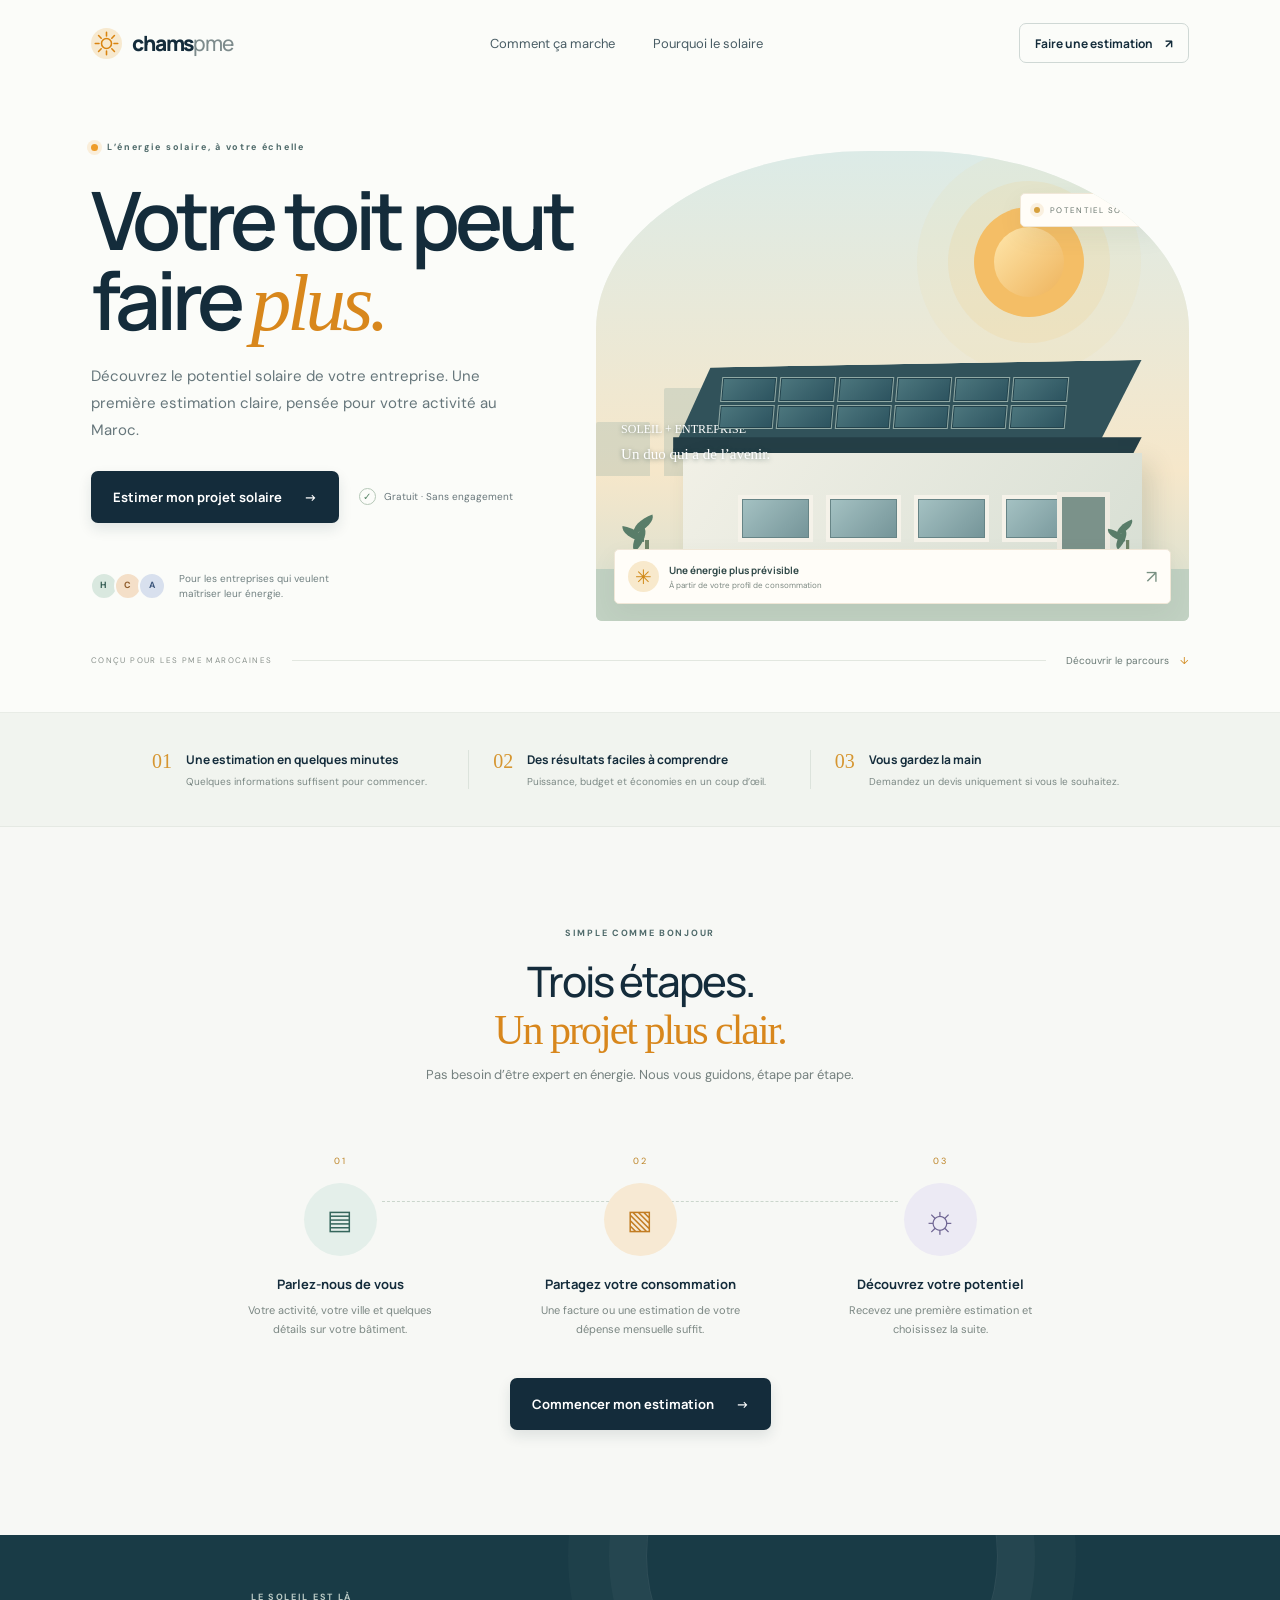
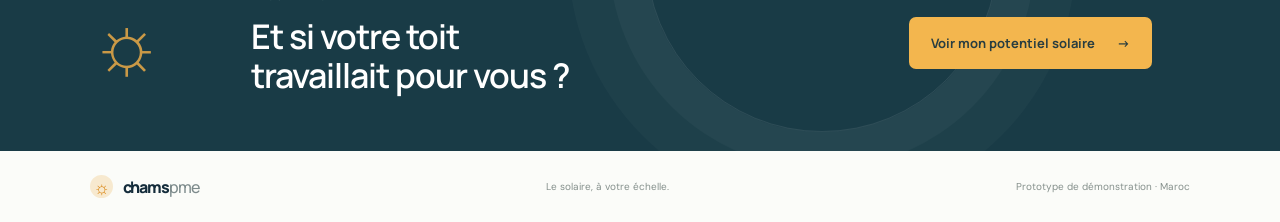
==== index.html @ 2d84d8e3 "Add Chams PME solar estimate prototype" ====
<!doctype html>
<html lang="fr">
<head>
  <meta charset="utf-8">
  <meta name="viewport" content="width=device-width, initial-scale=1">
  <meta name="theme-color" content="#f7f8f5">
  <meta name="description" content="Estimez le potentiel solaire de votre entreprise au Maroc.">
  <title>Chams PME — Passez au solaire avec confiance</title>
  <link rel="preconnect" href="https://fonts.googleapis.com">
  <link rel="preconnect" href="https://fonts.gstatic.com" crossorigin>
  <link href="https://fonts.googleapis.com/css2?family=DM+Sans:wght@400;500;600;700&family=Manrope:wght@400;500;600;700;800&display=swap" rel="stylesheet">
  <link rel="stylesheet" href="styles.css">
  <script src="config.js" defer></script>
  <script src="app.js" defer></script>
</head>
<body>
  <header class="site-header">
    <a class="brand" href="#top" aria-label="Chams PME, accueil">
      <span class="brand-mark" aria-hidden="true"><svg viewBox="0 0 40 40"><circle cx="20" cy="20" r="8"/><path d="M20 2v6M20 32v6M2 20h6M32 20h6M7.3 7.3l4.2 4.2m17 17 4.2 4.2m0-25.4-4.2 4.2m-17 17-4.2 4.2"/></svg></span>
      <span>chams<span class="brand-light">pme</span></span>
    </a>
    <nav class="header-nav" aria-label="Navigation principale"><a href="#comment-ca-marche">Comment ça marche</a><a href="#pourquoi-chams">Pourquoi le solaire</a></nav>
    <button class="button button-small button-outline header-cta" data-start>Faire une estimation <span aria-hidden="true">↗</span></button>
    <button class="menu-toggle" id="menu-toggle" aria-label="Ouvrir le menu"><span></span><span></span></button>
  </header>

  <main id="top">
    <section class="hero" id="home-view">
      <div class="hero-copy">
        <div class="eyebrow"><span class="eyebrow-dot"></span> L’énergie solaire, à votre échelle</div>
        <h1>Votre toit peut<br>faire <em>plus.</em></h1>
        <p class="hero-text">Découvrez le potentiel solaire de votre entreprise. Une première estimation claire, pensée pour votre activité au Maroc.</p>
        <div class="hero-actions"><button class="button button-primary" data-start>Estimer mon projet solaire <span aria-hidden="true">→</span></button><span class="no-commitment"><span class="check-icon">✓</span> Gratuit · Sans engagement</span></div>
        <div class="hero-proof"><div class="avatar-stack" aria-hidden="true"><span>H</span><span>C</span><span>A</span></div><span>Pour les entreprises qui veulent<br>maîtriser leur énergie.</span></div>
      </div>
      <div class="hero-visual" aria-label="Illustration de panneaux solaires sur le toit d'une entreprise">
        <div class="sun-orb"><span></span></div>
        <div class="visual-label label-top"><span class="pulse"></span> POTENTIEL SOLAIRE</div>
        <div class="roof-scene">
          <div class="skyline skyline-back"><i></i><i></i><i></i><i></i></div>
          <div class="sun-rays"></div>
          <div class="warehouse">
            <div class="roof"></div><div class="roof-front"></div>
            <div class="building-face"><div class="window-row"><span></span><span></span><span></span><span></span></div><div class="door"></div><div class="facade-line"></div></div>
            <div class="solar-panels"><span></span><span></span><span></span><span></span><span></span><span></span><span></span><span></span><span></span><span></span><span></span><span></span></div>
          </div>
          <div class="plant plant-one"><i></i><i></i><i></i><b></b></div><div class="plant plant-two"><i></i><i></i><i></i><b></b></div>
          <div class="ground"></div>
        </div>
        <div class="visual-label label-bottom"><span class="sparkle">✳</span><span><b>Une énergie plus prévisible</b><small>À partir de votre profil de consommation</small></span><span class="label-arrow">↗</span></div>
        <div class="visual-tag">SOLEIL + ENTREPRISE<br><b>Un duo qui a de l’avenir.</b></div>
      </div>
      <div class="hero-bottom"><span>CONÇU POUR LES PME MAROCAINES</span><div class="hero-bottom-line"></div><a href="#comment-ca-marche">Découvrir le parcours <span>↓</span></a></div>
    </section>

    <section class="trust-strip" id="pourquoi-chams"><div><span class="trust-icon">01</span><p><b>Une estimation en quelques minutes</b><small>Quelques informations suffisent pour commencer.</small></p></div><div><span class="trust-icon">02</span><p><b>Des résultats faciles à comprendre</b><small>Puissance, budget et économies en un coup d’œil.</small></p></div><div><span class="trust-icon">03</span><p><b>Vous gardez la main</b><small>Demandez un devis uniquement si vous le souhaitez.</small></p></div></section>

    <section class="how-section" id="comment-ca-marche"><div class="section-heading"><div class="eyebrow">SIMPLE COMME BONJOUR</div><h2>Trois étapes.<br><em>Un projet plus clair.</em></h2><p>Pas besoin d’être expert en énergie. Nous vous guidons, étape par étape.</p></div><div class="steps-preview"><article><span class="step-number">01</span><div class="step-art art-building">▤</div><h3>Parlez-nous de vous</h3><p>Votre activité, votre ville et quelques détails sur votre bâtiment.</p></article><article><span class="step-number">02</span><div class="step-art art-bill">▧</div><h3>Partagez votre consommation</h3><p>Une facture ou une estimation de votre dépense mensuelle suffit.</p></article><article><span class="step-number">03</span><div class="step-art art-sun">☼</div><h3>Découvrez votre potentiel</h3><p>Recevez une première estimation et choisissez la suite.</p></article><div class="steps-connector"></div></div><button class="button button-primary" data-start>Commencer mon estimation <span aria-hidden="true">→</span></button></section>
    <section class="closing-cta"><div class="closing-sun">☼</div><div><div class="eyebrow">LE SOLEIL EST LÀ</div><h2>Et si votre toit<br>travaillait pour vous ?</h2></div><button class="button button-light" data-start>Voir mon potentiel solaire <span aria-hidden="true">→</span></button></section>
  </main>

  <section id="estimator-view" class="estimator-shell hidden" aria-live="polite">
    <div class="estimator-top"><a class="back-home" href="#top" id="exit-estimator"><span>←</span> Retour à l’accueil</a><span class="secure-note"><span>✳</span> Vos informations restent confidentielles</span></div>
    <div class="estimator-layout">
      <aside class="estimator-aside"><div class="eyebrow"><span class="eyebrow-dot"></span> CHAMS PME · SIMULATEUR</div><h1>Un premier pas<br>vers <em>le solaire.</em></h1><p>Répondez à quelques questions pour découvrir ce que votre toit pourrait apporter à votre entreprise.</p><div class="aside-note"><span class="aside-sun">☼</span><span><b>Simple et sans engagement</b><small>Comptez environ 2 minutes.</small></span></div><div class="aside-decoration">شمس</div></aside>
      <div class="form-card" id="form-card">
        <div class="progress-head"><span id="progress-label">ÉTAPE 1 SUR 3</span><span id="progress-percent">33%</span></div><div class="progress-track"><span id="progress-fill"></span></div><button type="button" class="demo-link" id="demo-fill">↗ &nbsp;Afficher un exemple complet prérempli <span>Données fictives</span></button>
        <form id="estimate-form" novalidate>
          <div class="form-step active" data-step="1"><div class="form-heading"><span class="form-kicker">FAISONS CONNAISSANCE</span><h2>Votre entreprise,<br>en quelques mots.</h2><p>Pour adapter l’estimation à votre réalité.</p></div>
            <label class="field-label" for="company">Nom de l’entreprise <span class="optional">FACULTATIF</span></label><input id="company" name="company" placeholder="Ex. Atelier Atlas" autocomplete="organization">
            <div class="field-grid"><div><label class="field-label" for="sector">Secteur d’activité <span class="required">*</span></label><select id="sector" name="sector" required><option value="">Choisir un secteur</option><option>Hôtel / maison d’hôtes</option><option>Commerce</option><option>Restaurant / café</option><option>Boulangerie</option><option>Atelier</option><option>Petite industrie</option><option>Autre</option></select></div><div><label class="field-label" for="city">Ville <span class="required">*</span></label><input id="city" name="city" placeholder="Ex. Marrakech" required autocomplete="address-level2"></div></div>
            <label class="field-label">Votre bâtiment <span class="required">*</span></label><div class="choice-row"><label class="choice"><input type="radio" name="building" value="Propriétaire" required><span>Je suis propriétaire</span></label><label class="choice"><input type="radio" name="building" value="Locataire"><span>Je suis locataire</span></label><label class="choice"><input type="radio" name="building" value="Autre"><span>Autre situation</span></label></div>
            <label class="field-label" for="roof">Surface approximative de toiture <span class="optional">FACULTATIF</span></label><div class="input-with-unit"><input id="roof" name="roof" type="number" min="1" placeholder="Ex. 250"><span>m²</span></div>
            <div class="form-error" role="alert"></div><button type="button" class="button button-primary button-full next-step">Continuer <span>→</span></button><div class="form-foot">Vos réponses servent uniquement à préparer cette estimation.</div>
          </div>
          <div class="form-step" data-step="2"><div class="form-heading"><span class="form-kicker">VOTRE ÉNERGIE AU QUOTIDIEN</span><h2>Parlons de votre<br>consommation.</h2><p>Une facture récente vous aidera à obtenir une estimation plus précise.</p></div>
            <label class="field-label" for="bill">Votre facture moyenne par mois <span class="required">*</span></label><div class="input-with-unit"><input id="bill" name="bill" type="number" min="1" placeholder="Ex. 4 500" required><span>MAD / mois</span></div>
            <label class="field-label" for="kwh">Consommation mensuelle <span class="optional">FACULTATIF</span></label><div class="input-with-unit"><input id="kwh" name="kwh" type="number" min="1" placeholder="Ex. 1 200"><span>kWh / mois</span></div><p class="field-hint">Vous la trouverez sur votre facture. Pas sous la main ? Laissez ce champ vide.</p>
            <label class="field-label">Quand votre entreprise consomme-t-elle le plus ? <span class="required">*</span></label><div class="choice-row time-choices"><label class="choice"><input type="radio" name="schedule" value="day" required><span>☀️ &nbsp; Surtout le jour</span></label><label class="choice"><input type="radio" name="schedule" value="night"><span>☾ &nbsp; Surtout la nuit</span></label><label class="choice"><input type="radio" name="schedule" value="mixed"><span>◷ &nbsp; Répartie</span></label></div>
            <label class="field-label" for="bill-file">Ajouter une facture <span class="optional">FACULTATIF</span></label><label class="file-drop" for="bill-file"><span class="file-icon">↑</span><span><b id="file-name">Choisir un fichier</b><small>PDF, JPG ou PNG · Le fichier reste sur cet appareil</small></span><input id="bill-file" name="bill-file" type="file" accept=".pdf,.jpg,.jpeg,.png,application/pdf,image/jpeg,image/png"></label>
            <div class="form-error" role="alert"></div><div class="button-pair"><button type="button" class="button button-back previous-step">← Retour</button><button type="button" class="button button-primary next-step">Continuer <span>→</span></button></div><div class="form-foot">Votre facture est facultative et n’est envoyée à aucun service.</div>
          </div>
          <div class="form-step" data-step="3"><div class="form-heading"><span class="form-kicker">DERNIÈRE PETITE ÉTAPE</span><h2>Où vous<br>envoyer le résultat ?</h2><p>Vos coordonnées nous permettent de préparer votre estimation.</p></div>
            <label class="field-label" for="fullname">Nom et prénom <span class="required">*</span></label><input id="fullname" name="fullname" placeholder="Ex. Salma El Mansouri" autocomplete="name" required>
            <div class="field-grid"><div><label class="field-label" for="phone">Téléphone <span class="required">*</span></label><input id="phone" name="phone" type="tel" placeholder="06 12 34 56 78" autocomplete="tel" required></div><div><label class="field-label" for="email">E-mail <span class="required">*</span></label><input id="email" name="email" type="email" placeholder="vous@entreprise.ma" autocomplete="email" required></div></div>
            <label class="consent"><input type="checkbox" id="consent" required><span>J’accepte d’être recontacté au sujet de cette estimation. <span class="required">*</span><small>Vos coordonnées restent dans ce prototype et ne sont transmises à aucun installateur.</small></span></label>
            <div class="form-error" role="alert"></div><div class="button-pair"><button type="button" class="button button-back previous-step">← Retour</button><button type="submit" class="button button-primary">Voir mon estimation <span>→</span></button></div><div class="form-foot">En continuant, vous verrez une estimation indicative, sans engagement.</div>
          </div>
        </form>
      </div>
    </div>
    <div class="estimator-footer"><span>CHAMS PME</span><span>Prototype de démonstration · Aucune donnée envoyée</span><span>MAROC · 2025</span></div>
  </section>

  <section id="result-view" class="result-shell hidden" aria-live="polite"></section>
  <div id="toast" class="toast" role="status"></div>
  <footer class="site-footer"><a class="brand footer-brand" href="#top"><span class="brand-mark" aria-hidden="true">☼</span><span>chams<span class="brand-light">pme</span></span></a><span>Le solaire, à votre échelle.</span><span>Prototype de démonstration · Maroc</span></footer>
</body>
</html>
---- styles.css ----
:root{--ink:#142c3b;--muted:#66747b;--paper:#f7f8f5;--white:#fff;--sun:#ee9c28;--sun-dark:#d98410;--teal:#1c615a;--line:#e3e7e2;--serif:Georgia,'Times New Roman',serif;--sans:'DM Sans',Arial,sans-serif;--display:Manrope,'DM Sans',sans-serif}*{box-sizing:border-box}html{scroll-behavior:smooth}body{margin:0;background:var(--paper);color:var(--ink);font-family:var(--sans);-webkit-font-smoothing:antialiased}button,input,select{font:inherit}button,a{-webkit-tap-highlight-color:transparent}a{color:inherit;text-decoration:none}.hidden{display:none!important}.site-header{height:86px;padding:0 7.1%;display:flex;align-items:center;justify-content:space-between;background:#fbfcf9;position:relative;z-index:3}.brand{display:inline-flex;align-items:center;gap:10px;font-family:var(--display);font-weight:800;font-size:21px;letter-spacing:-1.1px;color:var(--ink)}.brand-light{font-weight:500;color:#7d8b8c}.brand-mark{width:31px;height:31px;border-radius:50%;background:#f7e9cf;color:var(--sun-dark);display:grid;place-items:center;font-size:23px}.brand-mark svg{width:25px;fill:none;stroke:currentColor;stroke-width:2.5;stroke-linecap:round}.header-nav{display:flex;gap:38px;font-size:13px;color:#485c64}.header-nav a:hover,.confirm-home:hover{color:var(--sun-dark)}.button{border:0;border-radius:7px;min-height:52px;padding:0 22px;display:inline-flex;gap:22px;align-items:center;justify-content:center;font-family:var(--display);font-weight:700;font-size:13px;cursor:pointer;transition:transform .2s,background .2s,box-shadow .2s}.button:hover{transform:translateY(-2px)}.button-primary{color:#fff;background:var(--ink);box-shadow:0 6px 14px #142c3b1c}.button-primary:hover{background:#214355;box-shadow:0 8px 20px #142c3b26}.button-small{min-height:40px;padding:0 15px;font-size:12px;gap:12px}.button-outline{background:transparent;border:1px solid #cfd8d5;color:var(--ink)}.button-outline:hover{background:#f2f5f1}.menu-toggle{display:none}.hero{min-height:600px;padding:55px 7.1% 45px;display:grid;grid-template-columns:46% 54%;grid-template-rows:1fr auto;align-items:center;position:relative;overflow:hidden;background:#fbfcf9}.hero-copy{padding:0 0 31px;position:relative;z-index:1}.eyebrow{font-size:9px;letter-spacing:1.7px;font-weight:700;color:#4f6a6a;display:flex;align-items:center;gap:9px}.eyebrow-dot{width:7px;height:7px;background:var(--sun);border-radius:50%;box-shadow:0 0 0 4px #ee9c2826}.hero h1,.estimator-aside h1,.result-intro h1,.confirmation h1{font-family:var(--display);font-size:clamp(58px,6.3vw,82px);line-height:.99;letter-spacing:-5px;margin:27px 0 20px;font-weight:600}.hero h1 em,.estimator-aside h1 em,.result-intro h1 em,.confirmation h1 em{font-family:var(--serif);font-weight:400;color:#d8871c;letter-spacing:-4px}.hero-text{font-size:15px;line-height:1.8;color:#66767b;max-width:425px;margin:0 0 27px}.hero-actions{display:flex;align-items:center;gap:20px}.hero-actions .button{min-width:226px}.no-commitment{font-size:10px;color:#69777b;line-height:1.4}.check-icon{display:inline-grid;place-items:center;border:1px solid #b6c8b8;color:#588568;width:17px;height:17px;border-radius:50%;font-size:10px;margin-right:5px}.hero-proof{display:flex;align-items:center;gap:13px;margin-top:48px;color:#718081;font-size:10px;line-height:1.5}.avatar-stack{display:flex;padding-left:3px}.avatar-stack span{width:28px;height:28px;border-radius:50%;background:#d9e8df;border:2px solid #fbfcf9;margin-left:-4px;display:grid;place-items:center;font-size:9px;font-weight:700;color:#315a50}.avatar-stack span:nth-child(2){background:#f4dfc8;color:#905e2d}.avatar-stack span:nth-child(3){background:#d8e0ee;color:#3d577c}.hero-visual{height:470px;max-width:650px;width:100%;justify-self:end;position:relative;background:#edf3ef;border-radius:46% 46% 6px 6px / 38% 38% 6px 6px;overflow:hidden}.hero-visual:before{content:'';position:absolute;inset:0;background:linear-gradient(180deg,#dcebe7 0%,#f6e7ca 68%,#d5dfd2 100%)}.sun-orb{position:absolute;width:110px;height:110px;border-radius:50%;background:#f4be66;top:56px;right:105px;box-shadow:0 0 0 26px #edc17127,0 0 0 57px #edc17113}.sun-orb span{position:absolute;inset:20px;border-radius:50%;background:linear-gradient(135deg,#ffe7ac,#eeb35c)}.visual-label{position:absolute;z-index:2;background:#fffdf8;border:1px solid #f0e7d7;border-radius:5px;box-shadow:0 9px 25px #41514c12;color:#69766e;font-size:8px;letter-spacing:1.3px;padding:11px 13px}.label-top{right:26px;top:42px}.pulse{display:inline-block;width:6px;height:6px;border-radius:50%;background:#d6a03c;margin-right:7px;box-shadow:0 0 0 4px #d6a03c22}.roof-scene{position:absolute;inset:0;overflow:hidden}.skyline{position:absolute;bottom:145px;left:0;width:100%;height:80px;display:flex;align-items:end;gap:14px;opacity:.35}.skyline i{display:block;width:54px;height:54px;background:#a4b9ad;border-radius:2px 2px 0 0}.skyline i:nth-child(2){height:88px;width:41px}.skyline i:nth-child(3){height:64px;width:73px}.skyline i:nth-child(4){height:100px;width:50px}.warehouse{position:absolute;left:13%;right:8%;bottom:42px;height:215px}.roof{position:absolute;left:0;right:0;top:0;height:82px;background:#31525a;clip-path:polygon(8% 0,100% 0,91% 100%,0 100%);transform:skewY(-1deg);box-shadow:0 12px 25px #172c3544}.roof-front{position:absolute;left:0;right:0;top:73px;height:18px;background:#243e46;clip-path:polygon(0 0,100% 0,98% 100%,0 100%)}.building-face{position:absolute;left:2%;right:0;top:89px;bottom:0;background:linear-gradient(125deg,#f1f0e6,#d8dfd4);border-bottom:6px solid #a7b6a8;box-shadow:10px 10px 23px #354c3d28}.window-row{position:absolute;left:12%;top:42px;right:14%;display:flex;gap:13px}.window-row span{height:47px;flex:1;background:linear-gradient(135deg,#a5c2c3,#749498);border:4px solid #f5f2e9;box-shadow:inset 0 0 0 1px #668486}.door{position:absolute;right:7%;bottom:0;width:53px;height:81px;background:#7b928a;border:5px solid #eeeae0}.facade-line{position:absolute;left:7%;right:8%;bottom:19px;height:1px;background:#bcc5b9}.solar-panels{position:absolute;top:13px;left:10%;right:16%;height:52px;display:grid;grid-template-columns:repeat(6,1fr);grid-template-rows:repeat(2,1fr);gap:3px;transform:skewX(-5deg);z-index:1}.solar-panels span{background:linear-gradient(135deg,#4d777e,#2c535f);border:1px solid #91a9a4;box-shadow:inset 0 0 0 1px #23434d}.ground{position:absolute;bottom:0;left:0;right:0;height:52px;background:#c1d1c2}.plant{position:absolute;bottom:42px;z-index:2;width:48px;height:78px}.plant-one{left:5%}.plant-two{right:6%;transform:scale(.8)}.plant i{position:absolute;bottom:15px;width:24px;height:12px;border-radius:100% 0 100% 0;background:#597d69;transform-origin:bottom left}.plant i:nth-child(1){left:9px;bottom:27px;transform:rotate(-45deg)}.plant i:nth-child(2){left:18px;bottom:37px;transform:rotate(10deg) scaleX(-1)}.plant i:nth-child(3){left:8px;bottom:45px;transform:rotate(-20deg)}.plant b{position:absolute;bottom:0;left:19px;width:4px;height:39px;background:#708467}.label-bottom{left:18px;bottom:17px;right:18px;display:flex;gap:10px;align-items:center;letter-spacing:0}.sparkle{width:31px;height:31px;display:grid;place-items:center;border-radius:50%;background:#f8e9cc;color:#d08919;font-size:20px}.label-bottom b{display:block;font-family:var(--display);font-size:10px;color:#344c4b;margin-bottom:3px}.label-bottom small{display:block;font-size:8px;color:#7d8982}.label-arrow{margin-left:auto;font-size:18px;color:#789082}.visual-tag{position:absolute;left:25px;top:57%;font-family:var(--serif);font-size:12px;color:#fff;text-shadow:0 1px 4px #314c4a99;line-height:1.8}.visual-tag b{font-size:15px;font-weight:400}.hero-bottom{grid-column:1/-1;display:flex;align-items:center;gap:20px;color:#89918c;font-size:8px;letter-spacing:1.4px;margin-top:22px}.hero-bottom-line{height:1px;background:#e2e7e0;flex:1}.hero-bottom a{font-size:10px;letter-spacing:0;color:#697975}.hero-bottom a span{margin-left:8px;color:#d08719}.trust-strip{display:grid;grid-template-columns:repeat(3,1fr);padding:37px 10%;background:#f1f4ef;border-top:1px solid #e8ece6;border-bottom:1px solid #e5e9e3}.trust-strip>div{display:flex;gap:14px;align-items:flex-start;padding:0 24px;border-right:1px solid #dce3dc}.trust-strip>div:last-child{border:0}.trust-icon{font-family:var(--serif);font-size:20px;color:#d69631}.trust-strip p{margin:0}.trust-strip b,.trust-strip small{display:block}.trust-strip b{font-family:var(--display);font-size:12px;margin:1px 0 6px}.trust-strip small{font-size:10px;color:#7c8985;line-height:1.5}.how-section{padding:100px 10% 105px;text-align:center}.section-heading .eyebrow{justify-content:center}.section-heading h2{font:500 42px/1.12 var(--display);letter-spacing:-2px;margin:19px 0 12px}.section-heading h2 em{font:400 42px/1.1 var(--serif);color:#d8871c}.section-heading p{color:#75817f;font-size:13px}.steps-preview{display:grid;grid-template-columns:repeat(3,1fr);gap:40px;margin:65px auto 40px;max-width:860px;position:relative}.steps-preview article{position:relative;z-index:1}.step-number{font-size:9px;letter-spacing:1.5px;color:#bd8325}.step-art{width:73px;height:73px;border-radius:50%;margin:14px auto 19px;display:grid;place-items:center;font-size:27px}.art-building{background:#e4efea;color:#35665c}.art-bill{background:#f7e9d3;color:#c27c22}.art-sun{background:#eceaf4;color:#6d6391;font-size:38px}.steps-preview h3{font:700 13px var(--display);margin:0 0 8px}.steps-preview p{font-size:11px;color:#7b8783;line-height:1.7;max-width:205px;margin:0 auto}.steps-connector{position:absolute;z-index:0;border-top:1px dashed #cbd6cc;left:20%;right:20%;top:53px}.how-section>.button{min-width:230px}.closing-cta{background:#193b46;color:white;padding:56px 10%;display:flex;align-items:center;justify-content:space-between;position:relative;overflow:hidden}.closing-cta:after{content:'';position:absolute;width:350px;height:350px;border:1px solid #ffffff17;border-radius:50%;right:22%;top:-155px;box-shadow:0 0 0 37px #ffffff08,0 0 0 78px #ffffff06}.closing-sun{font-size:81px;color:#e9aa47;line-height:1;position:absolute;left:7%;opacity:.85}.closing-cta>div:nth-child(2){margin-left:12%;position:relative;z-index:1}.closing-cta .eyebrow{color:#b9c9c4}.closing-cta h2{font:600 34px/1.15 var(--display);letter-spacing:-1px;margin:14px 0 0}.button-light{background:#f3b64e;color:#283d40;position:relative;z-index:1}.button-light:hover{background:#ffc765}.site-footer{padding:24px 7%;display:flex;justify-content:space-between;align-items:center;color:#85908c;font-size:10px;background:#fbfcf9}.footer-brand{font-size:16px;color:var(--ink)}.footer-brand .brand-mark{width:23px;height:23px;font-size:18px}
/* Estimation flow */
.in-app{background:#f4f6f2}.in-app .site-header,.in-app main,.in-app .site-footer{display:none}.estimator-shell,.result-shell{min-height:100vh;background:#f5f7f4}.estimator-top{height:76px;display:flex;align-items:center;justify-content:space-between;padding:0 7%;border-bottom:1px solid #e8ece7;background:#fbfcf9}.back-home{border:0;background:none;padding:8px 0;font-size:11px;font-weight:600;color:#5f716f;cursor:pointer}.back-home span{color:#d18b27;font-size:16px;margin-right:8px}.secure-note{font-size:10px;color:#778681}.secure-note span{color:#de9b32;margin-right:6px}.estimator-layout{width:min(1100px,86%);min-height:calc(100vh - 138px);margin:0 auto;display:grid;grid-template-columns:.78fr 1.22fr;align-items:center;gap:74px;padding:44px 0}.estimator-aside{position:relative;align-self:center;padding-bottom:40px}.estimator-aside h1{font-size:53px;letter-spacing:-3px;margin:25px 0 20px}.estimator-aside h1 em{letter-spacing:-2px}.estimator-aside>p{font-size:13px;line-height:1.8;color:#74817e;max-width:330px}.aside-note{display:flex;align-items:center;gap:12px;margin-top:42px}.aside-sun{width:39px;height:39px;display:grid;place-items:center;border-radius:50%;background:#f8e9d0;color:#d28a20;font-size:26px}.aside-note b,.aside-note small{display:block}.aside-note b{font-size:11px}.aside-note small{font-size:10px;color:#88938e;margin-top:4px}.aside-decoration{position:absolute;bottom:-70px;left:8px;font-size:72px;color:#e7ede6;opacity:.8;font-family:serif;z-index:-1}.form-card{background:#fff;border:1px solid #e9ede8;border-radius:12px;padding:32px 38px;box-shadow:0 14px 45px #2238310b}.progress-head{display:flex;justify-content:space-between;font-size:8px;letter-spacing:1.25px;font-weight:700;color:#82908a}.progress-head span:last-child{color:#c58324}.progress-track{height:3px;background:#edf0eb;border-radius:5px;margin:10px 0 26px;overflow:hidden}.progress-track>span{display:block;height:100%;background:#eaa23a;border-radius:5px;transition:width .3s}.form-step{display:none}.form-step.active{display:block}.form-heading{margin-bottom:24px}.form-kicker{font-size:8px;font-weight:700;letter-spacing:1.45px;color:#9b782d}.form-heading h2{font:600 28px/1.13 var(--display);letter-spacing:-1px;margin:11px 0 8px}.form-heading p{font-size:11px;color:#7d8984;line-height:1.6;margin:0}.field-label{display:block;font-size:10px;font-weight:700;color:#31464d;margin:16px 0 7px}.field-label:first-of-type{margin-top:0}.optional,.required{font-size:7px;letter-spacing:.8px;color:#9ba5a1;margin-left:6px;font-weight:600}.required{color:#d78824}.form-card input:not([type=radio]):not([type=checkbox]):not([type=file]),.form-card select{width:100%;height:42px;border:1px solid #dfe5df;border-radius:5px;padding:0 12px;background:#fff;color:#31464d;font-size:11px;outline:none;transition:border .2s,box-shadow .2s}.form-card input:focus,.form-card select:focus{border-color:#d4a253!important;box-shadow:0 0 0 3px #eeb64b1c}.form-card input::placeholder{color:#a7b0ac}.form-card select{appearance:none;background-image:url("data:image/svg+xml,%3Csvg xmlns='http://www.w3.org/2000/svg' width='12' height='12' viewBox='0 0 12 12'%3E%3Cpath fill='%2377837d' d='m2 4 4 4 4-4z'/%3E%3C/svg%3E");background-repeat:no-repeat;background-position:right 12px center}.field-grid{display:grid;grid-template-columns:1fr 1fr;gap:14px}.field-grid .field-label{margin-top:0}.choice-row{display:flex;gap:7px}.choice{cursor:pointer;flex:1;position:relative}.choice input{position:absolute;opacity:0}.choice span{min-height:40px;padding:7px 8px;border:1px solid #dfe5df;border-radius:5px;display:flex;align-items:center;justify-content:center;text-align:center;color:#657470;font-size:9px;line-height:1.3;transition:.2s}.choice input:checked+span{border-color:#d99c39;background:#fff9ed;color:#76551f;box-shadow:inset 0 0 0 1px #d99c39}.choice input:focus-visible+span{outline:2px solid #d99c39}.input-with-unit{position:relative}.input-with-unit input{padding-right:95px!important}.input-with-unit>span{position:absolute;right:12px;top:50%;transform:translateY(-50%);font-size:9px;color:#87938e}.field-hint{font-size:9px;color:#929d98;margin:6px 0 0}.file-drop{border:1px dashed #d8e0d8;border-radius:6px;padding:10px 12px;display:flex;align-items:center;gap:11px;cursor:pointer;background:#fbfcfa}.file-drop:hover{border-color:#d6a353;background:#fffaf1}.file-drop input{display:none}.file-icon{width:28px;height:28px;border-radius:50%;background:#f6ead5;color:#bd812a;display:grid;place-items:center;font-size:16px}.file-drop b,.file-drop small{display:block}.file-drop b{font-size:9px;color:#475e5b}.file-drop small{font-size:8px;color:#929d97;margin-top:3px}.consent{display:flex;gap:10px;align-items:flex-start;margin:22px 0 17px;font-size:10px;line-height:1.5;color:#536663;cursor:pointer}.consent input{accent-color:#295e54;margin:2px 0 0}.consent small{display:block;color:#8a9691;font-size:9px;margin-top:4px}.form-error{min-height:18px;color:#b34e3b;font-size:9px;margin-top:5px}.button-full{width:100%}.button-pair{display:flex;justify-content:space-between;gap:12px}.button-pair .button{flex:1}.button-back{background:#f1f4f0;color:#52645f}.button-back:hover{background:#e8ede8}.form-foot{text-align:center;font-size:8px;color:#9aa49f;margin-top:13px}.estimator-footer{height:62px;border-top:1px solid #e4e9e3;display:flex;align-items:center;justify-content:space-between;padding:0 7%;font-size:8px;letter-spacing:.7px;color:#97a09b}.estimator-footer span:first-child{font-weight:700;color:#687873;letter-spacing:1px}
/* Results */
.result-nav{height:76px;padding:0 7%;display:flex;align-items:center;justify-content:space-between;border-bottom:1px solid #e7ebe5;background:#fbfcf9}.prototype-pill{font-size:8px;letter-spacing:1px;color:#946c2a;background:#f8edd9;border-radius:20px;padding:8px 12px}.result-content{width:min(990px,88%);margin:0 auto;padding:55px 0 60px}.result-intro{text-align:center;max-width:630px;margin:0 auto 31px}.result-intro .eyebrow{justify-content:center}.result-intro h1{font-size:49px;letter-spacing:-2.7px;margin:20px 0 12px}.result-intro h1 em{letter-spacing:-2px}.result-intro>p{font-size:12px;line-height:1.7;color:#75817e}.result-grid{display:grid;grid-template-columns:1fr 1fr;gap:12px}.result-card{padding:24px 25px;background:#fff;border:1px solid #e8ede7;border-radius:8px;min-height:194px;position:relative}.result-feature{background:#eaf2ec;border-color:#e3ebe3}.result-payback{background:#faf4e9;border-color:#f0e7d7}.result-label{font-size:8px;letter-spacing:1.15px;font-weight:700;color:#72817b}.info-tip{display:inline-grid;place-items:center;border:1px solid #8b9993;border-radius:50%;width:13px;height:13px;font-size:8px;cursor:help;margin-left:3px}.result-value{font-family:var(--display);font-size:35px;letter-spacing:-1.5px;font-weight:600;color:#1b3c46;margin:13px 0 4px}.result-value small{font-size:12px;letter-spacing:0;font-weight:500;color:#627773}.result-value.range{font-size:21px;line-height:1.35;letter-spacing:-.5px}.result-card>p{font-size:10px;line-height:1.6;color:#7b8983;margin:0}.mini-panel{display:flex;align-items:center;gap:11px;margin-top:17px;padding:10px 12px;background:#fff9;border-radius:5px}.mini-sun{width:27px;height:27px;border-radius:50%;background:#f7e9cf;display:grid;place-items:center;font-size:19px;color:#ce8e2d}.mini-panel b,.mini-panel small{display:block}.mini-panel b{font-size:9px;color:#435b57}.mini-panel small{font-size:9px;color:#86928d;margin-top:3px}.card-footnote{position:absolute;bottom:18px;font-size:8px;color:#98a29c}.estimate-warning{display:flex;gap:12px;background:#fff9ee;border:1px solid #f0e6d5;border-radius:6px;padding:14px 17px;margin:17px 0 12px}.estimate-warning>span{width:18px;height:18px;flex:0 0 18px;border-radius:50%;display:grid;place-items:center;background:#e9b34f;color:#fff;font-size:12px;font-weight:700}.estimate-warning p{margin:0;font-size:9px;line-height:1.6;color:#7a756a}.estimate-warning b{display:block;font-size:10px;color:#61563f;margin-bottom:2px}.assumptions{background:#fff;border:1px solid #e8ede7;border-radius:6px}.assumptions summary{list-style:none;padding:14px 17px;display:flex;justify-content:space-between;cursor:pointer;font-size:10px;font-weight:700;color:#425a56}.assumptions summary::-webkit-details-marker{display:none}.details-arrow{color:#c4892e;font-size:16px;transition:transform .2s}.assumptions[open] .details-arrow{transform:rotate(180deg)}.assumption-grid{padding:0 17px 15px;display:grid;grid-template-columns:1fr 1fr;gap:13px 22px}.assumption-grid div:not(.assumptions-note) b,.assumption-grid div:not(.assumptions-note) span{display:block}.assumption-grid b{font-size:8px;color:#82908a;margin-bottom:4px}.assumption-grid span{font-size:9px;color:#4c615d}.assumptions-note{grid-column:1/-1;padding-top:10px;border-top:1px solid #edf0ec;font-size:8px;line-height:1.6;color:#929c96}.result-actions{display:flex;align-items:center;justify-content:space-between;margin:25px 0 0;padding:18px 0;border-top:1px solid #e2e8e1;border-bottom:1px solid #e2e8e1}.result-actions h2{font:700 14px var(--display);margin:0 0 5px}.result-actions p{font-size:9px;color:#7d8984;margin:0}.privacy-note{text-align:center;font-size:8px;color:#97a19c;margin-top:15px}.confirmation{min-height:calc(100vh - 76px);display:flex;flex-direction:column;align-items:center;justify-content:center;text-align:center;padding:35px 20px}.confirm-icon{width:58px;height:58px;background:#e8f1e9;border-radius:50%;display:grid;place-items:center;color:#437956;font-size:28px;margin-bottom:25px}.confirmation .eyebrow{justify-content:center}.confirmation h1{font-size:52px;margin:15px 0}.confirmation>p{max-width:430px;color:#75817d;font-size:12px;line-height:1.7}.confirm-box{display:grid;gap:6px;background:#fff;border:1px solid #e7ece6;border-radius:7px;padding:15px 22px;margin:16px 0 22px;max-width:430px}.confirm-box b{font-size:10px}.confirm-box span{font-size:9px;color:#828e88;line-height:1.5}.confirm-home{font-size:10px;color:#788680;margin-top:17px}.toast{position:fixed;bottom:20px;right:20px;background:#183b45;color:white;border-radius:6px;padding:12px 16px;font-size:11px;opacity:0;transform:translateY(10px);transition:.25s;pointer-events:none}.toast.show{opacity:1;transform:translateY(0)}
@media(max-width:950px){.site-header{padding:0 5%}.hero{padding-left:5%;padding-right:5%;grid-template-columns:48% 52%}.hero-visual{height:420px}.hero h1{font-size:66px}.trust-strip{padding-left:4%;padding-right:4%}.trust-strip>div{padding:0 14px}.estimator-layout{width:90%;gap:35px}.form-card{padding:28px 27px}.estimator-aside h1{font-size:46px}.result-content{width:90%}}
@media(max-width:700px){.site-header{height:68px;padding:0 22px}.header-nav{display:none;position:absolute;top:68px;left:0;right:0;background:#fbfcf9;padding:20px 24px;border-top:1px solid #edf0eb;box-shadow:0 8px 15px #142c3b0b;flex-direction:column;gap:18px}.header-nav.open{display:flex}.header-cta{display:none}.menu-toggle{display:flex;width:38px;height:38px;border:1px solid #dce4de;border-radius:5px;background:transparent;flex-direction:column;justify-content:center;align-items:center;gap:5px}.menu-toggle span{width:15px;height:1px;background:#28434c}.hero{display:flex;flex-direction:column;align-items:stretch;padding:47px 22px 25px;min-height:0}.hero-copy{padding-bottom:30px}.hero h1{font-size:62px;letter-spacing:-4px;margin:23px 0 15px}.hero-text{font-size:13px;max-width:370px}.hero-actions{align-items:flex-start;flex-direction:column;gap:12px}.hero-actions .button{width:100%;justify-content:space-between}.hero-proof{margin-top:27px}.hero-visual{height:350px;max-width:none;width:100%;border-radius:46% 46% 5px 5px / 26% 26% 5px 5px}.sun-orb{width:79px;height:79px;top:47px;right:55px}.sun-orb span{inset:15px}.warehouse{left:12%;right:5%;bottom:41px;height:185px}.building-face{top:75px}.roof{height:69px}.roof-front{top:63px}.solar-panels{top:11px;height:44px}.window-row{top:37px}.window-row span{height:39px}.hero-bottom{margin-top:25px;gap:9px;font-size:6px}.hero-bottom a{font-size:8px;white-space:nowrap}.trust-strip{grid-template-columns:1fr;padding:14px 23px}.trust-strip>div{padding:13px 2px;border-right:0;border-bottom:1px solid #dce3dc}.trust-strip>div:last-child{border:0}.trust-strip b{font-size:11px}.trust-strip small{font-size:9px}.how-section{padding:65px 23px 70px}.section-heading h2{font-size:36px}.section-heading h2 em{font-size:36px}.steps-preview{grid-template-columns:1fr;gap:30px;margin:40px auto 32px}.steps-preview article{display:grid;grid-template-columns:45px 57px 1fr;grid-template-rows:auto auto;align-items:center;text-align:left;column-gap:13px}.step-number{grid-column:1;grid-row:1/3}.step-art{width:49px;height:49px;font-size:21px;grid-column:2;grid-row:1/3;margin:0}.steps-preview h3{grid-column:3;grid-row:1;align-self:end;margin-bottom:4px}.steps-preview p{grid-column:3;grid-row:2;margin:0;max-width:none;font-size:10px}.steps-connector{display:none}.closing-cta{padding:40px 22px;display:block}.closing-sun{font-size:46px;left:auto;right:22px;top:31px}.closing-cta>div:nth-child(2){margin:0}.closing-cta h2{font-size:29px}.closing-cta>.button{width:100%;margin-top:24px}.site-footer{padding:18px 22px;gap:8px;flex-wrap:wrap}.site-footer>span{font-size:8px}.footer-brand{width:100%}.estimator-top{height:62px;padding:0 20px}.secure-note{font-size:8px}.estimator-layout{width:100%;display:flex;flex-direction:column;gap:18px;padding:28px 16px 35px;align-items:stretch}.estimator-aside{padding:0 7px 5px}.estimator-aside .eyebrow{font-size:8px}.estimator-aside h1{font-size:39px;line-height:1;letter-spacing:-2px;margin:13px 0 9px}.estimator-aside h1 em{letter-spacing:-1.5px}.estimator-aside>p{font-size:10px;max-width:400px;margin:0}.aside-note{display:none}.aside-decoration{display:none}.form-card{padding:22px 18px;border-radius:9px}.progress-track{margin-bottom:20px}.form-heading{margin-bottom:19px}.form-heading h2{font-size:25px}.field-grid{gap:9px}.choice-row{gap:5px}.choice span{padding:6px 4px;font-size:8px;min-height:42px}.time-choices .choice span{font-size:8px}.form-card .button{min-height:47px;font-size:11px}.form-card input:not([type=radio]):not([type=checkbox]):not([type=file]),.form-card select{height:41px}.estimator-footer{height:auto;min-height:56px;padding:12px 20px;gap:6px;flex-wrap:wrap}.estimator-footer span{font-size:7px}.estimator-footer span:nth-child(2){order:3;width:100%;text-align:center}.result-nav{height:62px;padding:0 18px}.result-nav .back-home{font-size:9px}.result-nav .brand{font-size:16px;gap:5px}.result-nav .brand-mark{width:25px;height:25px;font-size:19px}.prototype-pill{font-size:6px;letter-spacing:.5px;padding:7px}.result-content{width:auto;margin:0 16px;padding:37px 0 40px}.result-intro{margin-bottom:23px}.result-intro h1{font-size:37px;letter-spacing:-2px;margin:16px 0 9px}.result-intro h1 em{letter-spacing:-1px}.result-intro>p{font-size:10px}.result-grid{grid-template-columns:1fr;gap:9px}.result-card{min-height:0;padding:20px}.result-value{font-size:31px}.result-value.range{font-size:19px}.card-footnote{position:static;margin-top:11px}.mini-panel{margin-top:12px}.estimate-warning{margin:12px 0 9px;padding:12px}.assumption-grid{grid-template-columns:1fr 1fr;gap:12px}.result-actions{display:block;text-align:center;padding:19px 0}.result-actions h2{font-size:13px}.result-actions p{line-height:1.6}.result-actions .button{width:100%;margin-top:15px}.confirmation{min-height:calc(100vh - 62px)}.confirmation h1{font-size:44px}.confirmation>p{font-size:11px}.confirm-box{margin:14px 0 18px}.in-app .estimator-shell,.in-app .result-shell{min-height:100svh}}
@media(prefers-reduced-motion:reduce){*,*::before,*::after{scroll-behavior:auto!important;transition:none!important}}
.demo-link{display:block;border:0;background:transparent;color:#9a6a1d;font-size:9px;font-weight:700;padding:0;margin:-13px 0 22px;cursor:pointer}.demo-link span{font-size:8px;color:#98a39d;font-weight:400;margin-left:5px}
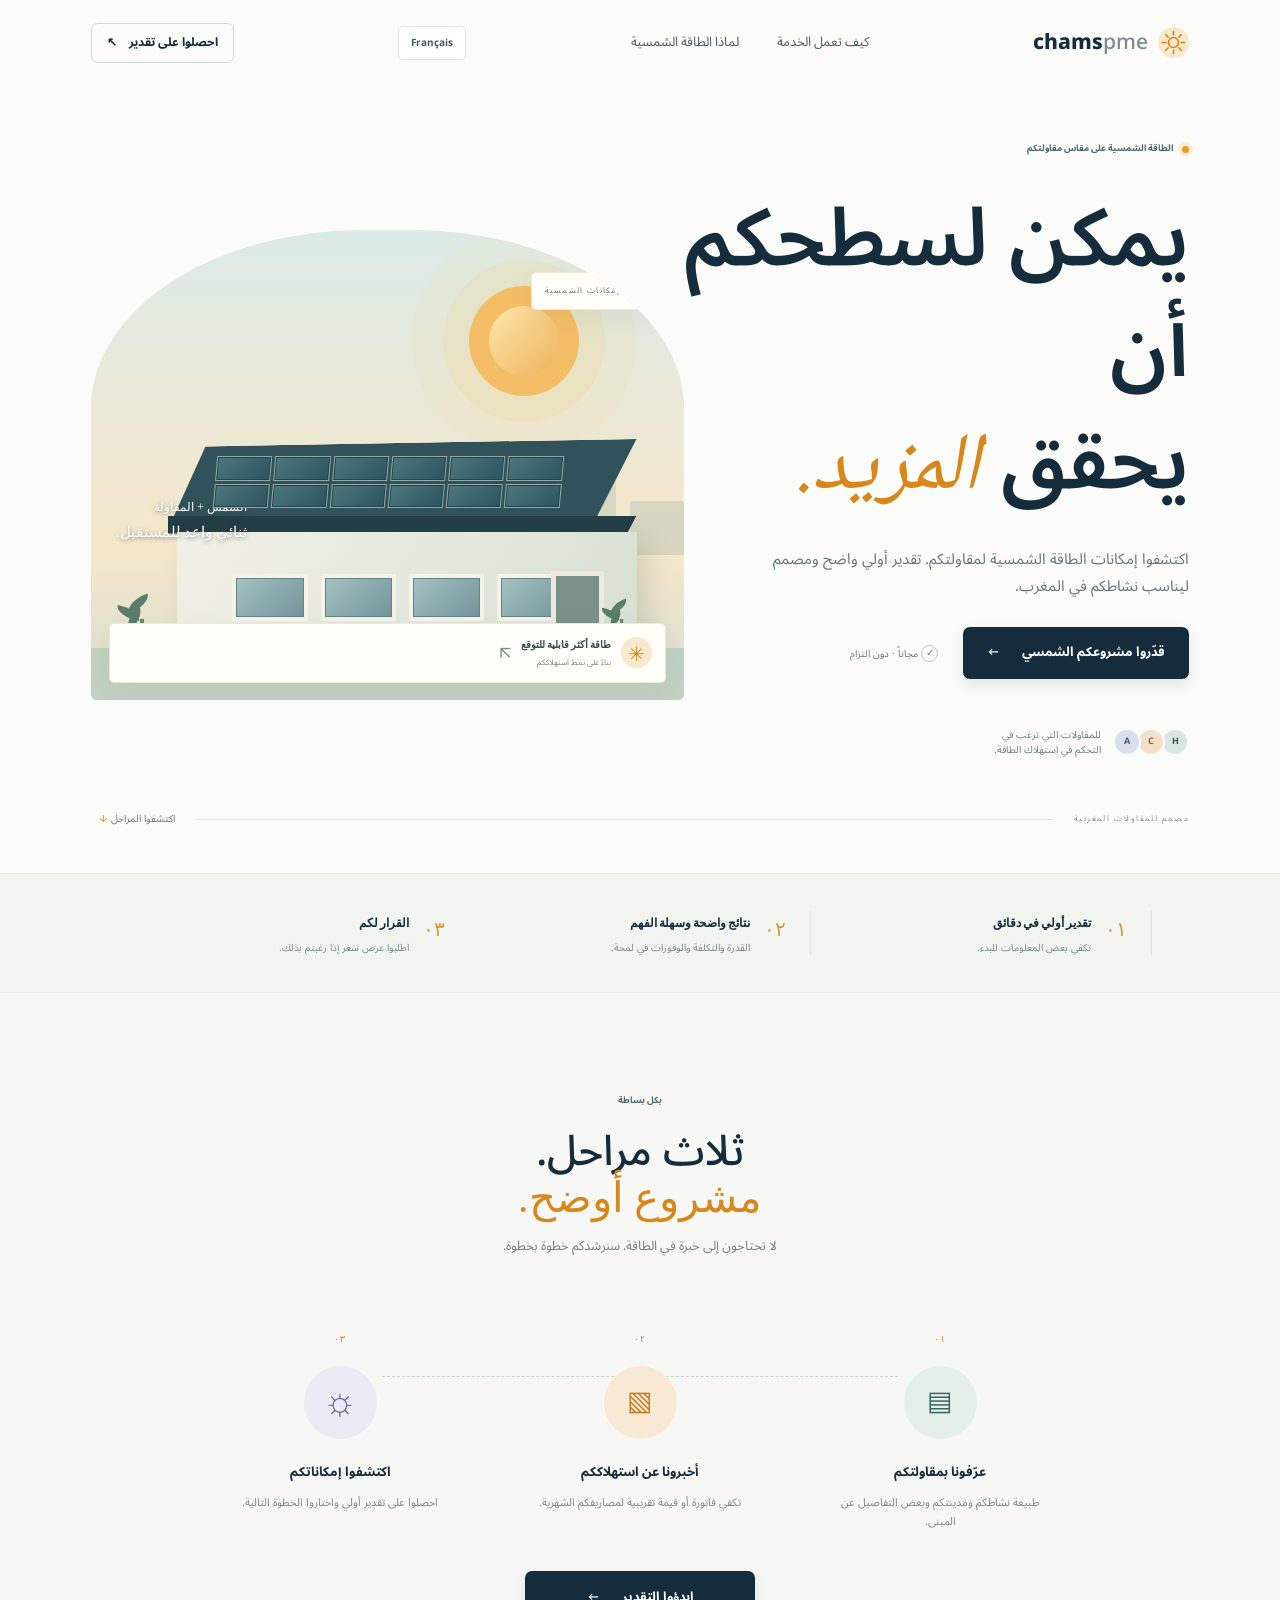
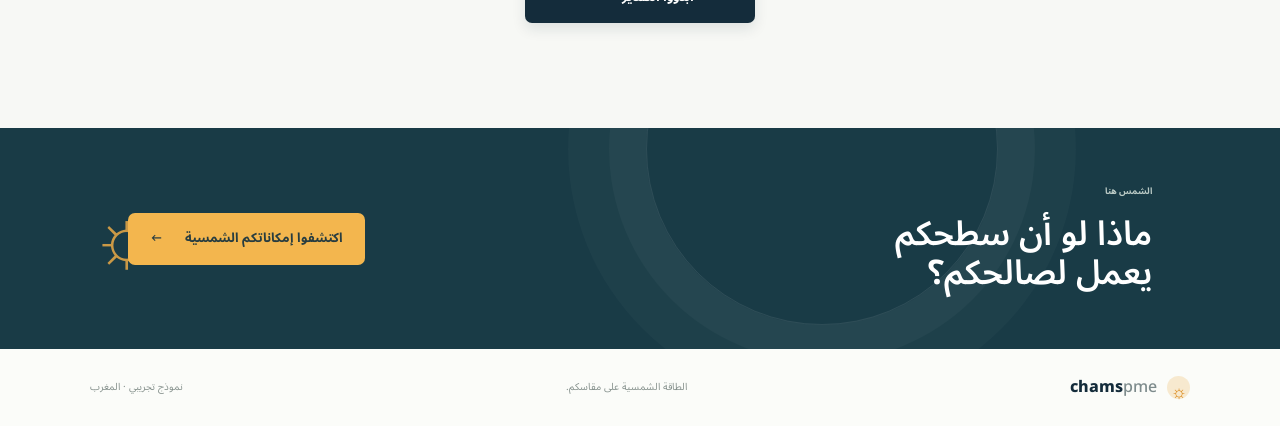
==== commit 3ad98431: "Add Arabic language and RTL layout" ====
--- a/index.html
+++ b/index.html
@@ -1,41 +1,42 @@
 <!doctype html>
-<html lang="fr">
+<html lang="ar" dir="rtl">
 <head>
   <meta charset="utf-8">
   <meta name="viewport" content="width=device-width, initial-scale=1">
   <meta name="theme-color" content="#f7f8f5">
-  <meta name="description" content="Estimez le potentiel solaire de votre entreprise au Maroc.">
-  <title>Chams PME — Passez au solaire avec confiance</title>
+  <meta name="description" content="اكتشفوا إمكانات الطاقة الشمسية لمقاولتكم في المغرب.">
+  <title>شمس للمقاولات — طاقة شمسية أقرب إلى نشاطك</title>
   <link rel="preconnect" href="https://fonts.googleapis.com">
   <link rel="preconnect" href="https://fonts.gstatic.com" crossorigin>
-  <link href="https://fonts.googleapis.com/css2?family=DM+Sans:wght@400;500;600;700&family=Manrope:wght@400;500;600;700;800&display=swap" rel="stylesheet">
+  <link href="https://fonts.googleapis.com/css2?family=DM+Sans:wght@400;500;600;700&family=Manrope:wght@400;500;600;700;800&family=Noto+Sans+Arabic:wght@400;500;600;700;800&family=Noto+Naskh+Arabic:wght@400;500;600;700&display=swap" rel="stylesheet">
   <link rel="stylesheet" href="styles.css">
+  <link rel="stylesheet" href="arabic.css">
   <script src="config.js" defer></script>
-  <script src="app.js" defer></script>
+  <script src="app-ar.js" defer></script>
 </head>
 <body>
   <header class="site-header">
-    <a class="brand" href="#top" aria-label="Chams PME, accueil">
+    <a class="brand" href="#top" aria-label="شمس للمقاولات، الصفحة الرئيسية">
       <span class="brand-mark" aria-hidden="true"><svg viewBox="0 0 40 40"><circle cx="20" cy="20" r="8"/><path d="M20 2v6M20 32v6M2 20h6M32 20h6M7.3 7.3l4.2 4.2m17 17 4.2 4.2m0-25.4-4.2 4.2m-17 17-4.2 4.2"/></svg></span>
       <span>chams<span class="brand-light">pme</span></span>
     </a>
-    <nav class="header-nav" aria-label="Navigation principale"><a href="#comment-ca-marche">Comment ça marche</a><a href="#pourquoi-chams">Pourquoi le solaire</a></nav>
-    <button class="button button-small button-outline header-cta" data-start>Faire une estimation <span aria-hidden="true">↗</span></button>
-    <button class="menu-toggle" id="menu-toggle" aria-label="Ouvrir le menu"><span></span><span></span></button>
+    <nav class="header-nav" aria-label="التنقل الرئيسي"><a href="#comment-ca-marche">كيف تعمل الخدمة</a><a href="#pourquoi-chams">لماذا الطاقة الشمسية</a></nav>
+    <a class="language-switch" href="fr.html" lang="fr">Français</a><button class="button button-small button-outline header-cta" data-start>احصلوا على تقدير <span aria-hidden="true">↗</span></button>
+    <button class="menu-toggle" id="menu-toggle" aria-label="فتح القائمة"><span></span><span></span></button>
   </header>
 
   <main id="top">
     <section class="hero" id="home-view">
       <div class="hero-copy">
-        <div class="eyebrow"><span class="eyebrow-dot"></span> L’énergie solaire, à votre échelle</div>
-        <h1>Votre toit peut<br>faire <em>plus.</em></h1>
-        <p class="hero-text">Découvrez le potentiel solaire de votre entreprise. Une première estimation claire, pensée pour votre activité au Maroc.</p>
-        <div class="hero-actions"><button class="button button-primary" data-start>Estimer mon projet solaire <span aria-hidden="true">→</span></button><span class="no-commitment"><span class="check-icon">✓</span> Gratuit · Sans engagement</span></div>
-        <div class="hero-proof"><div class="avatar-stack" aria-hidden="true"><span>H</span><span>C</span><span>A</span></div><span>Pour les entreprises qui veulent<br>maîtriser leur énergie.</span></div>
+        <div class="eyebrow"><span class="eyebrow-dot"></span> الطاقة الشمسية على مقاس مقاولتكم</div>
+        <h1>يمكن لسطحكم أن<br>يحقق <em>المزيد.</em></h1>
+        <p class="hero-text">اكتشفوا إمكانات الطاقة الشمسية لمقاولتكم. تقدير أولي واضح ومصمم ليناسب نشاطكم في المغرب.</p>
+        <div class="hero-actions"><button class="button button-primary" data-start>قدّروا مشروعكم الشمسي <span aria-hidden="true">→</span></button><span class="no-commitment"><span class="check-icon">✓</span> مجاناً · دون التزام</span></div>
+        <div class="hero-proof"><div class="avatar-stack" aria-hidden="true"><span>H</span><span>C</span><span>A</span></div><span>للمقاولات التي ترغب في<br>التحكم في استهلاك الطاقة.</span></div>
       </div>
-      <div class="hero-visual" aria-label="Illustration de panneaux solaires sur le toit d'une entreprise">
+      <div class="hero-visual" aria-label="رسم توضيحي لألواح شمسية على سطح مقاولة">
         <div class="sun-orb"><span></span></div>
-        <div class="visual-label label-top"><span class="pulse"></span> POTENTIEL SOLAIRE</div>
+        <div class="visual-label label-top"><span class="pulse"></span> الإمكانات الشمسية</div>
         <div class="roof-scene">
           <div class="skyline skyline-back"><i></i><i></i><i></i><i></i></div>
           <div class="sun-rays"></div>
@@ -47,53 +48,53 @@
           <div class="plant plant-one"><i></i><i></i><i></i><b></b></div><div class="plant plant-two"><i></i><i></i><i></i><b></b></div>
           <div class="ground"></div>
         </div>
-        <div class="visual-label label-bottom"><span class="sparkle">✳</span><span><b>Une énergie plus prévisible</b><small>À partir de votre profil de consommation</small></span><span class="label-arrow">↗</span></div>
-        <div class="visual-tag">SOLEIL + ENTREPRISE<br><b>Un duo qui a de l’avenir.</b></div>
+        <div class="visual-label label-bottom"><span class="sparkle">✳</span><span><b>طاقة أكثر قابلية للتوقع</b><small>بناءً على نمط استهلاككم</small></span><span class="label-arrow">↗</span></div>
+        <div class="visual-tag">الشمس + المقاولة<br><b>ثنائي واعد للمستقبل.</b></div>
       </div>
-      <div class="hero-bottom"><span>CONÇU POUR LES PME MAROCAINES</span><div class="hero-bottom-line"></div><a href="#comment-ca-marche">Découvrir le parcours <span>↓</span></a></div>
+      <div class="hero-bottom"><span>مصمم للمقاولات المغربية</span><div class="hero-bottom-line"></div><a href="#comment-ca-marche">اكتشفوا المراحل <span>↓</span></a></div>
     </section>
 
-    <section class="trust-strip" id="pourquoi-chams"><div><span class="trust-icon">01</span><p><b>Une estimation en quelques minutes</b><small>Quelques informations suffisent pour commencer.</small></p></div><div><span class="trust-icon">02</span><p><b>Des résultats faciles à comprendre</b><small>Puissance, budget et économies en un coup d’œil.</small></p></div><div><span class="trust-icon">03</span><p><b>Vous gardez la main</b><small>Demandez un devis uniquement si vous le souhaitez.</small></p></div></section>
+    <section class="trust-strip" id="pourquoi-chams"><div><span class="trust-icon">٠١</span><p><b>تقدير أولي في دقائق</b><small>تكفي بعض المعلومات للبدء.</small></p></div><div><span class="trust-icon">٠٢</span><p><b>نتائج واضحة وسهلة الفهم</b><small>القدرة والتكلفة والوفورات في لمحة.</small></p></div><div><span class="trust-icon">٠٣</span><p><b>القرار لكم</b><small>اطلبوا عرض سعر إذا رغبتم بذلك.</small></p></div></section>
 
-    <section class="how-section" id="comment-ca-marche"><div class="section-heading"><div class="eyebrow">SIMPLE COMME BONJOUR</div><h2>Trois étapes.<br><em>Un projet plus clair.</em></h2><p>Pas besoin d’être expert en énergie. Nous vous guidons, étape par étape.</p></div><div class="steps-preview"><article><span class="step-number">01</span><div class="step-art art-building">▤</div><h3>Parlez-nous de vous</h3><p>Votre activité, votre ville et quelques détails sur votre bâtiment.</p></article><article><span class="step-number">02</span><div class="step-art art-bill">▧</div><h3>Partagez votre consommation</h3><p>Une facture ou une estimation de votre dépense mensuelle suffit.</p></article><article><span class="step-number">03</span><div class="step-art art-sun">☼</div><h3>Découvrez votre potentiel</h3><p>Recevez une première estimation et choisissez la suite.</p></article><div class="steps-connector"></div></div><button class="button button-primary" data-start>Commencer mon estimation <span aria-hidden="true">→</span></button></section>
-    <section class="closing-cta"><div class="closing-sun">☼</div><div><div class="eyebrow">LE SOLEIL EST LÀ</div><h2>Et si votre toit<br>travaillait pour vous ?</h2></div><button class="button button-light" data-start>Voir mon potentiel solaire <span aria-hidden="true">→</span></button></section>
+    <section class="how-section" id="comment-ca-marche"><div class="section-heading"><div class="eyebrow">بكل بساطة</div><h2>ثلاث مراحل.<br><em>مشروع أوضح.</em></h2><p>لا تحتاجون إلى خبرة في الطاقة. سنرشدكم خطوة بخطوة.</p></div><div class="steps-preview"><article><span class="step-number">٠١</span><div class="step-art art-building">▤</div><h3>عرّفونا بمقاولتكم</h3><p>طبيعة نشاطكم ومدينتكم وبعض التفاصيل عن المبنى.</p></article><article><span class="step-number">٠٢</span><div class="step-art art-bill">▧</div><h3>أخبرونا عن استهلاككم</h3><p>تكفي فاتورة أو قيمة تقريبية لمصاريفكم الشهرية.</p></article><article><span class="step-number">٠٣</span><div class="step-art art-sun">☼</div><h3>اكتشفوا إمكاناتكم</h3><p>احصلوا على تقدير أولي واختاروا الخطوة التالية.</p></article><div class="steps-connector"></div></div><button class="button button-primary" data-start>ابدؤوا التقدير <span aria-hidden="true">→</span></button></section>
+    <section class="closing-cta"><div class="closing-sun">☼</div><div><div class="eyebrow">الشمس هنا</div><h2>ماذا لو أن سطحكم<br>يعمل لصالحكم؟</h2></div><button class="button button-light" data-start>اكتشفوا إمكاناتكم الشمسية <span aria-hidden="true">→</span></button></section>
   </main>
 
   <section id="estimator-view" class="estimator-shell hidden" aria-live="polite">
-    <div class="estimator-top"><a class="back-home" href="#top" id="exit-estimator"><span>←</span> Retour à l’accueil</a><span class="secure-note"><span>✳</span> Vos informations restent confidentielles</span></div>
+    <div class="estimator-top"><a class="back-home" href="#top" id="exit-estimator"><span>→</span>العودة إلى الصفحة الرئيسية</a><a class="language-switch" href="fr.html" lang="fr">Français</a><span class="secure-note"><span>✳</span>تبقى معلوماتكم سرية</span></div>
     <div class="estimator-layout">
-      <aside class="estimator-aside"><div class="eyebrow"><span class="eyebrow-dot"></span> CHAMS PME · SIMULATEUR</div><h1>Un premier pas<br>vers <em>le solaire.</em></h1><p>Répondez à quelques questions pour découvrir ce que votre toit pourrait apporter à votre entreprise.</p><div class="aside-note"><span class="aside-sun">☼</span><span><b>Simple et sans engagement</b><small>Comptez environ 2 minutes.</small></span></div><div class="aside-decoration">شمس</div></aside>
+      <aside class="estimator-aside"><div class="eyebrow"><span class="eyebrow-dot"></span>شمس للمقاولات · أداة التقدير</div><h1>خطوتكم الأولى<br>نحو <em>الطاقة الشمسية.</em></h1><p>أجيبوا عن بعض الأسئلة لاكتشاف ما يمكن أن يقدمه سطحكم لمقاولتكم.</p><div class="aside-note"><span class="aside-sun">☼</span><span><b>بكل بساطة ودون التزام</b><small>لن يستغرق الأمر سوى دقيقتين تقريباً.</small></span></div><div class="aside-decoration">شمس</div></aside>
       <div class="form-card" id="form-card">
-        <div class="progress-head"><span id="progress-label">ÉTAPE 1 SUR 3</span><span id="progress-percent">33%</span></div><div class="progress-track"><span id="progress-fill"></span></div><button type="button" class="demo-link" id="demo-fill">↗ &nbsp;Afficher un exemple complet prérempli <span>Données fictives</span></button>
+        <div class="progress-head"><span id="progress-label">المرحلة ١ من ٣</span><span id="progress-percent">33%</span></div><div class="progress-track"><span id="progress-fill"></span></div><button type="button" class="demo-link" id="demo-fill">↗ &nbsp;عرض مثال مكتمل مسبقاً <span>بيانات افتراضية</span></button>
         <form id="estimate-form" novalidate>
-          <div class="form-step active" data-step="1"><div class="form-heading"><span class="form-kicker">FAISONS CONNAISSANCE</span><h2>Votre entreprise,<br>en quelques mots.</h2><p>Pour adapter l’estimation à votre réalité.</p></div>
-            <label class="field-label" for="company">Nom de l’entreprise <span class="optional">FACULTATIF</span></label><input id="company" name="company" placeholder="Ex. Atelier Atlas" autocomplete="organization">
-            <div class="field-grid"><div><label class="field-label" for="sector">Secteur d’activité <span class="required">*</span></label><select id="sector" name="sector" required><option value="">Choisir un secteur</option><option>Hôtel / maison d’hôtes</option><option>Commerce</option><option>Restaurant / café</option><option>Boulangerie</option><option>Atelier</option><option>Petite industrie</option><option>Autre</option></select></div><div><label class="field-label" for="city">Ville <span class="required">*</span></label><input id="city" name="city" placeholder="Ex. Marrakech" required autocomplete="address-level2"></div></div>
-            <label class="field-label">Votre bâtiment <span class="required">*</span></label><div class="choice-row"><label class="choice"><input type="radio" name="building" value="Propriétaire" required><span>Je suis propriétaire</span></label><label class="choice"><input type="radio" name="building" value="Locataire"><span>Je suis locataire</span></label><label class="choice"><input type="radio" name="building" value="Autre"><span>Autre situation</span></label></div>
-            <label class="field-label" for="roof">Surface approximative de toiture <span class="optional">FACULTATIF</span></label><div class="input-with-unit"><input id="roof" name="roof" type="number" min="1" placeholder="Ex. 250"><span>m²</span></div>
-            <div class="form-error" role="alert"></div><button type="button" class="button button-primary button-full next-step">Continuer <span>→</span></button><div class="form-foot">Vos réponses servent uniquement à préparer cette estimation.</div>
+          <div class="form-step active" data-step="1"><div class="form-heading"><span class="form-kicker">لنتعرف على مقاولتكم</span><h2>مقاولتكم،<br>في كلمات قليلة.</h2><p>لنعدّ تقديراً يناسب وضعكم.</p></div>
+            <label class="field-label" for="company">اسم المقاولة <span class="optional">اختياري</span></label><input id="company" name="company" placeholder="مثال: ورشة الأطلس" autocomplete="organization">
+            <div class="field-grid"><div><label class="field-label" for="sector">مجال النشاط <span class="required">*</span></label><select id="sector" name="sector" required><option value="">اختاروا مجال النشاط</option><option>فندق / دار ضيافة</option><option>متجر</option><option>مطعم / مقهى</option><option>مخبزة</option><option>ورشة</option><option>صناعة صغيرة</option><option>أخرى</option></select></div><div><label class="field-label" for="city">المدينة <span class="required">*</span></label><input id="city" name="city" placeholder="مثال: مراكش" required autocomplete="address-level2"></div></div>
+            <label class="field-label">وضع المبنى <span class="required">*</span></label><div class="choice-row"><label class="choice"><input type="radio" name="building" value="مالك" required><span>أملكه</span></label><label class="choice"><input type="radio" name="building" value="مستأجر"><span>أستأجره</span></label><label class="choice"><input type="radio" name="building" value="أخرى"><span>وضع آخر</span></label></div>
+            <label class="field-label" for="roof">المساحة التقريبية للسطح <span class="optional">اختياري</span></label><div class="input-with-unit"><input id="roof" name="roof" type="number" min="1" placeholder="مثال: ٢٥٠"><span>م²</span></div>
+            <div class="form-error" role="alert"></div><button type="button" class="button button-primary button-full next-step">متابعة <span>→</span></button><div class="form-foot">تُستخدم إجاباتكم لإعداد هذا التقدير فقط.</div>
           </div>
-          <div class="form-step" data-step="2"><div class="form-heading"><span class="form-kicker">VOTRE ÉNERGIE AU QUOTIDIEN</span><h2>Parlons de votre<br>consommation.</h2><p>Une facture récente vous aidera à obtenir une estimation plus précise.</p></div>
-            <label class="field-label" for="bill">Votre facture moyenne par mois <span class="required">*</span></label><div class="input-with-unit"><input id="bill" name="bill" type="number" min="1" placeholder="Ex. 4 500" required><span>MAD / mois</span></div>
-            <label class="field-label" for="kwh">Consommation mensuelle <span class="optional">FACULTATIF</span></label><div class="input-with-unit"><input id="kwh" name="kwh" type="number" min="1" placeholder="Ex. 1 200"><span>kWh / mois</span></div><p class="field-hint">Vous la trouverez sur votre facture. Pas sous la main ? Laissez ce champ vide.</p>
-            <label class="field-label">Quand votre entreprise consomme-t-elle le plus ? <span class="required">*</span></label><div class="choice-row time-choices"><label class="choice"><input type="radio" name="schedule" value="day" required><span>☀️ &nbsp; Surtout le jour</span></label><label class="choice"><input type="radio" name="schedule" value="night"><span>☾ &nbsp; Surtout la nuit</span></label><label class="choice"><input type="radio" name="schedule" value="mixed"><span>◷ &nbsp; Répartie</span></label></div>
-            <label class="field-label" for="bill-file">Ajouter une facture <span class="optional">FACULTATIF</span></label><label class="file-drop" for="bill-file"><span class="file-icon">↑</span><span><b id="file-name">Choisir un fichier</b><small>PDF, JPG ou PNG · Le fichier reste sur cet appareil</small></span><input id="bill-file" name="bill-file" type="file" accept=".pdf,.jpg,.jpeg,.png,application/pdf,image/jpeg,image/png"></label>
-            <div class="form-error" role="alert"></div><div class="button-pair"><button type="button" class="button button-back previous-step">← Retour</button><button type="button" class="button button-primary next-step">Continuer <span>→</span></button></div><div class="form-foot">Votre facture est facultative et n’est envoyée à aucun service.</div>
+          <div class="form-step" data-step="2"><div class="form-heading"><span class="form-kicker">استهلاككم اليومي للطاقة</span><h2>لنتحدث عن<br>استهلاككم.</h2><p>ستساعدكم فاتورة حديثة في الحصول على تقدير أدق.</p></div>
+            <label class="field-label" for="bill">متوسط فاتورتكم الشهرية <span class="required">*</span></label><div class="input-with-unit"><input id="bill" name="bill" type="number" min="1" placeholder="مثال: ٤٥٠٠" required><span>درهم / شهر</span></div>
+            <label class="field-label" for="kwh">الاستهلاك الشهري <span class="optional">اختياري</span></label><div class="input-with-unit"><input id="kwh" name="kwh" type="number" min="1" placeholder="مثال: ١٢٠٠"><span>كيلوواط ساعة / شهر</span></div><p class="field-hint">ستجدونها في الفاتورة. إذا لم تكن متوفرة الآن، اتركوا الخانة فارغة.</p>
+            <label class="field-label">متى يكون استهلاك المقاولة أعلى؟ <span class="required">*</span></label><div class="choice-row time-choices"><label class="choice"><input type="radio" name="schedule" value="day" required><span>☀️ &nbsp; نهاراً غالباً</span></label><label class="choice"><input type="radio" name="schedule" value="night"><span>☾ &nbsp; ليلاً غالباً</span></label><label class="choice"><input type="radio" name="schedule" value="mixed"><span>◷ &nbsp; موزع على اليوم</span></label></div>
+            <label class="field-label" for="bill-file">إرفاق فاتورة <span class="optional">اختياري</span></label><label class="file-drop" for="bill-file"><span class="file-icon">↑</span><span><b id="file-name">اختيار ملف</b><small>PDF أو JPG أو PNG · يبقى الملف على هذا الجهاز</small></span><input id="bill-file" name="bill-file" type="file" accept=".pdf,.jpg,.jpeg,.png,application/pdf,image/jpeg,image/png"></label>
+            <div class="form-error" role="alert"></div><div class="button-pair"><button type="button" class="button button-back previous-step">→ رجوع</button><button type="button" class="button button-primary next-step">متابعة <span>→</span></button></div><div class="form-foot">إرفاق الفاتورة اختياري، ولن تُرسل إلى أي جهة.</div>
           </div>
-          <div class="form-step" data-step="3"><div class="form-heading"><span class="form-kicker">DERNIÈRE PETITE ÉTAPE</span><h2>Où vous<br>envoyer le résultat ?</h2><p>Vos coordonnées nous permettent de préparer votre estimation.</p></div>
-            <label class="field-label" for="fullname">Nom et prénom <span class="required">*</span></label><input id="fullname" name="fullname" placeholder="Ex. Salma El Mansouri" autocomplete="name" required>
-            <div class="field-grid"><div><label class="field-label" for="phone">Téléphone <span class="required">*</span></label><input id="phone" name="phone" type="tel" placeholder="06 12 34 56 78" autocomplete="tel" required></div><div><label class="field-label" for="email">E-mail <span class="required">*</span></label><input id="email" name="email" type="email" placeholder="vous@entreprise.ma" autocomplete="email" required></div></div>
-            <label class="consent"><input type="checkbox" id="consent" required><span>J’accepte d’être recontacté au sujet de cette estimation. <span class="required">*</span><small>Vos coordonnées restent dans ce prototype et ne sont transmises à aucun installateur.</small></span></label>
-            <div class="form-error" role="alert"></div><div class="button-pair"><button type="button" class="button button-back previous-step">← Retour</button><button type="submit" class="button button-primary">Voir mon estimation <span>→</span></button></div><div class="form-foot">En continuant, vous verrez une estimation indicative, sans engagement.</div>
+          <div class="form-step" data-step="3"><div class="form-heading"><span class="form-kicker">الخطوة الأخيرة</span><h2>إلى أين نرسل<br>نتيجة التقدير؟</h2><p>تساعدنا بيانات التواصل على إعداد تقديركم.</p></div>
+            <label class="field-label" for="fullname">الاسم الكامل <span class="required">*</span></label><input id="fullname" name="fullname" placeholder="مثال: سلمى المنصوري" autocomplete="name" required>
+            <div class="field-grid"><div><label class="field-label" for="phone">رقم الهاتف <span class="required">*</span></label><input id="phone" name="phone" type="tel" placeholder="06 12 34 56 78" autocomplete="tel" required></div><div><label class="field-label" for="email">البريد الإلكتروني <span class="required">*</span></label><input id="email" name="email" type="email" placeholder="nom@entreprise.ma" autocomplete="email" required></div></div>
+            <label class="consent"><input type="checkbox" id="consent" required><span>أوافق على التواصل معي بخصوص هذا التقدير. <span class="required">*</span><small>تبقى بياناتكم ضمن هذا النموذج التجريبي ولا تُرسل إلى أي شركة تركيب.</small></span></label>
+            <div class="form-error" role="alert"></div><div class="button-pair"><button type="button" class="button button-back previous-step">→ رجوع</button><button type="submit" class="button button-primary">عرض تقديري <span>→</span></button></div><div class="form-foot">بالمتابعة، ستظهر لكم نتيجة تقديرية غير ملزمة.</div>
           </div>
         </form>
       </div>
     </div>
-    <div class="estimator-footer"><span>CHAMS PME</span><span>Prototype de démonstration · Aucune donnée envoyée</span><span>MAROC · 2025</span></div>
+    <div class="estimator-footer"><span>CHAMS PME</span><span>نسخة تجريبية · لا تُرسل أي بيانات</span><span>المغرب · نسخة تجريبية</span></div>
   </section>
 
   <section id="result-view" class="result-shell hidden" aria-live="polite"></section>
   <div id="toast" class="toast" role="status"></div>
-  <footer class="site-footer"><a class="brand footer-brand" href="#top"><span class="brand-mark" aria-hidden="true">☼</span><span>chams<span class="brand-light">pme</span></span></a><span>Le solaire, à votre échelle.</span><span>Prototype de démonstration · Maroc</span></footer>
+  <footer class="site-footer"><a class="brand footer-brand" href="#top"><span class="brand-mark" aria-hidden="true">☼</span><span>chams<span class="brand-light">pme</span></span></a><span>الطاقة الشمسية على مقاسكم.</span><span>نموذج تجريبي · المغرب</span></footer>
 </body>
 </html>
--- a/styles.css
+++ b/styles.css
@@ -7,3 +7,4 @@
 @media(max-width:700px){.site-header{height:68px;padding:0 22px}.header-nav{display:none;position:absolute;top:68px;left:0;right:0;background:#fbfcf9;padding:20px 24px;border-top:1px solid #edf0eb;box-shadow:0 8px 15px #142c3b0b;flex-direction:column;gap:18px}.header-nav.open{display:flex}.header-cta{display:none}.menu-toggle{display:flex;width:38px;height:38px;border:1px solid #dce4de;border-radius:5px;background:transparent;flex-direction:column;justify-content:center;align-items:center;gap:5px}.menu-toggle span{width:15px;height:1px;background:#28434c}.hero{display:flex;flex-direction:column;align-items:stretch;padding:47px 22px 25px;min-height:0}.hero-copy{padding-bottom:30px}.hero h1{font-size:62px;letter-spacing:-4px;margin:23px 0 15px}.hero-text{font-size:13px;max-width:370px}.hero-actions{align-items:flex-start;flex-direction:column;gap:12px}.hero-actions .button{width:100%;justify-content:space-between}.hero-proof{margin-top:27px}.hero-visual{height:350px;max-width:none;width:100%;border-radius:46% 46% 5px 5px / 26% 26% 5px 5px}.sun-orb{width:79px;height:79px;top:47px;right:55px}.sun-orb span{inset:15px}.warehouse{left:12%;right:5%;bottom:41px;height:185px}.building-face{top:75px}.roof{height:69px}.roof-front{top:63px}.solar-panels{top:11px;height:44px}.window-row{top:37px}.window-row span{height:39px}.hero-bottom{margin-top:25px;gap:9px;font-size:6px}.hero-bottom a{font-size:8px;white-space:nowrap}.trust-strip{grid-template-columns:1fr;padding:14px 23px}.trust-strip>div{padding:13px 2px;border-right:0;border-bottom:1px solid #dce3dc}.trust-strip>div:last-child{border:0}.trust-strip b{font-size:11px}.trust-strip small{font-size:9px}.how-section{padding:65px 23px 70px}.section-heading h2{font-size:36px}.section-heading h2 em{font-size:36px}.steps-preview{grid-template-columns:1fr;gap:30px;margin:40px auto 32px}.steps-preview article{display:grid;grid-template-columns:45px 57px 1fr;grid-template-rows:auto auto;align-items:center;text-align:left;column-gap:13px}.step-number{grid-column:1;grid-row:1/3}.step-art{width:49px;height:49px;font-size:21px;grid-column:2;grid-row:1/3;margin:0}.steps-preview h3{grid-column:3;grid-row:1;align-self:end;margin-bottom:4px}.steps-preview p{grid-column:3;grid-row:2;margin:0;max-width:none;font-size:10px}.steps-connector{display:none}.closing-cta{padding:40px 22px;display:block}.closing-sun{font-size:46px;left:auto;right:22px;top:31px}.closing-cta>div:nth-child(2){margin:0}.closing-cta h2{font-size:29px}.closing-cta>.button{width:100%;margin-top:24px}.site-footer{padding:18px 22px;gap:8px;flex-wrap:wrap}.site-footer>span{font-size:8px}.footer-brand{width:100%}.estimator-top{height:62px;padding:0 20px}.secure-note{font-size:8px}.estimator-layout{width:100%;display:flex;flex-direction:column;gap:18px;padding:28px 16px 35px;align-items:stretch}.estimator-aside{padding:0 7px 5px}.estimator-aside .eyebrow{font-size:8px}.estimator-aside h1{font-size:39px;line-height:1;letter-spacing:-2px;margin:13px 0 9px}.estimator-aside h1 em{letter-spacing:-1.5px}.estimator-aside>p{font-size:10px;max-width:400px;margin:0}.aside-note{display:none}.aside-decoration{display:none}.form-card{padding:22px 18px;border-radius:9px}.progress-track{margin-bottom:20px}.form-heading{margin-bottom:19px}.form-heading h2{font-size:25px}.field-grid{gap:9px}.choice-row{gap:5px}.choice span{padding:6px 4px;font-size:8px;min-height:42px}.time-choices .choice span{font-size:8px}.form-card .button{min-height:47px;font-size:11px}.form-card input:not([type=radio]):not([type=checkbox]):not([type=file]),.form-card select{height:41px}.estimator-footer{height:auto;min-height:56px;padding:12px 20px;gap:6px;flex-wrap:wrap}.estimator-footer span{font-size:7px}.estimator-footer span:nth-child(2){order:3;width:100%;text-align:center}.result-nav{height:62px;padding:0 18px}.result-nav .back-home{font-size:9px}.result-nav .brand{font-size:16px;gap:5px}.result-nav .brand-mark{width:25px;height:25px;font-size:19px}.prototype-pill{font-size:6px;letter-spacing:.5px;padding:7px}.result-content{width:auto;margin:0 16px;padding:37px 0 40px}.result-intro{margin-bottom:23px}.result-intro h1{font-size:37px;letter-spacing:-2px;margin:16px 0 9px}.result-intro h1 em{letter-spacing:-1px}.result-intro>p{font-size:10px}.result-grid{grid-template-columns:1fr;gap:9px}.result-card{min-height:0;padding:20px}.result-value{font-size:31px}.result-value.range{font-size:19px}.card-footnote{position:static;margin-top:11px}.mini-panel{margin-top:12px}.estimate-warning{margin:12px 0 9px;padding:12px}.assumption-grid{grid-template-columns:1fr 1fr;gap:12px}.result-actions{display:block;text-align:center;padding:19px 0}.result-actions h2{font-size:13px}.result-actions p{line-height:1.6}.result-actions .button{width:100%;margin-top:15px}.confirmation{min-height:calc(100vh - 62px)}.confirmation h1{font-size:44px}.confirmation>p{font-size:11px}.confirm-box{margin:14px 0 18px}.in-app .estimator-shell,.in-app .result-shell{min-height:100svh}}
 @media(prefers-reduced-motion:reduce){*,*::before,*::after{scroll-behavior:auto!important;transition:none!important}}
 .demo-link{display:block;border:0;background:transparent;color:#9a6a1d;font-size:9px;font-weight:700;padding:0;margin:-13px 0 22px;cursor:pointer}.demo-link span{font-size:8px;color:#98a39d;font-weight:400;margin-left:5px}
+.language-switch{display:inline-flex;align-items:center;justify-content:center;min-height:34px;padding:0 12px;border:1px solid #dfe5df;border-radius:5px;color:#405e5b;font-size:10px;font-weight:700;white-space:nowrap;background:#fff}.language-switch:hover{background:#fff9ed;border-color:#e5bf78;color:#895e1b}
--- a/arabic.css
+++ b/arabic.css
@@ -0,0 +1,35 @@
+html[dir="rtl"]{direction:rtl}
+html[dir="rtl"] body{font-family:"Noto Sans Arabic","DM Sans",sans-serif;line-height:1.8}
+html[dir="rtl"] :is(h1,h2,h3,.brand,.button,.field-label,.result-value){font-family:"Noto Sans Arabic",Manrope,sans-serif;letter-spacing:0}
+html[dir="rtl"] :is(.hero h1,.estimator-aside h1,.result-intro h1,.confirmation h1){line-height:1.38;letter-spacing:0}
+html[dir="rtl"] :is(.hero h1 em,.estimator-aside h1 em,.result-intro h1 em,.confirmation h1 em){font-family:"Noto Naskh Arabic",serif;letter-spacing:0}
+html[dir="rtl"] .hero-copy,.estimator-aside,.form-card,.form-card input,.form-card select,.form-card .field-hint,.form-card .form-error,.form-card .consent,.result-content,.result-card,.assumption-grid,.assumptions summary{text-align:right}
+html[dir="rtl"] .eyebrow{letter-spacing:0}
+html[dir="rtl"] .header-nav{direction:rtl}
+html[dir="rtl"] .button span[aria-hidden="true"]{display:inline-block;transform:scaleX(-1)}
+html[dir="rtl"] .visual-label .label-arrow{transform:scaleX(-1)}
+html[dir="rtl"] .input-with-unit input{padding-right:12px!important;padding-left:100px!important;direction:ltr;text-align:right}
+html[dir="rtl"] .input-with-unit>span{right:auto;left:12px}
+html[dir="rtl"] .form-card input:not([type=radio]):not([type=checkbox]):not([type=file]),html[dir="rtl"] .form-card select{direction:rtl;text-align:right}
+html[dir="rtl"] input[type="email"],html[dir="rtl"] input[type="tel"]{direction:ltr!important;text-align:left!important}
+html[dir="rtl"] .result-value{direction:rtl}
+html[dir="rtl"] .back-home span{margin-right:0;margin-left:8px}
+.language-switch{display:inline-flex;align-items:center;justify-content:center;min-height:34px;padding:0 12px;border:1px solid #dfe5df;border-radius:5px;color:#405e5b;font-size:10px;font-weight:700;white-space:nowrap;background:#fff}
+.language-switch:hover{background:#fff9ed;border-color:#e5bf78;color:#895e1b}
+html[dir="rtl"] .estimator-top{gap:16px}
+html[dir="rtl"] .estimator-top .secure-note{margin-right:auto}
+html[dir="rtl"] .result-nav{gap:14px}
+html[dir="rtl"] .result-nav .prototype-pill{margin-right:auto}
+html[dir="rtl"] .confirmation{direction:rtl}
+@media(max-width:700px){
+  html[dir="rtl"] .site-header{gap:8px}
+  html[dir="rtl"] .site-header .language-switch{margin-right:auto;min-height:31px;padding:0 9px;font-size:9px}
+  html[dir="rtl"] .header-nav{right:0;left:0}
+  html[dir="rtl"] .hero-copy{text-align:right}
+  html[dir="rtl"] .estimator-top{gap:8px;padding-left:14px;padding-right:14px}
+  html[dir="rtl"] .secure-note{font-size:7px}
+  html[dir="rtl"] .estimator-top .language-switch{padding:0 8px;font-size:8px}
+  html[dir="rtl"] .result-nav{gap:7px;padding-left:12px;padding-right:12px}
+  html[dir="rtl"] .result-nav .language-switch{padding:0 7px;font-size:8px}
+  html[dir="rtl"] .result-nav .prototype-pill{padding:7px;font-size:6px}
+}
